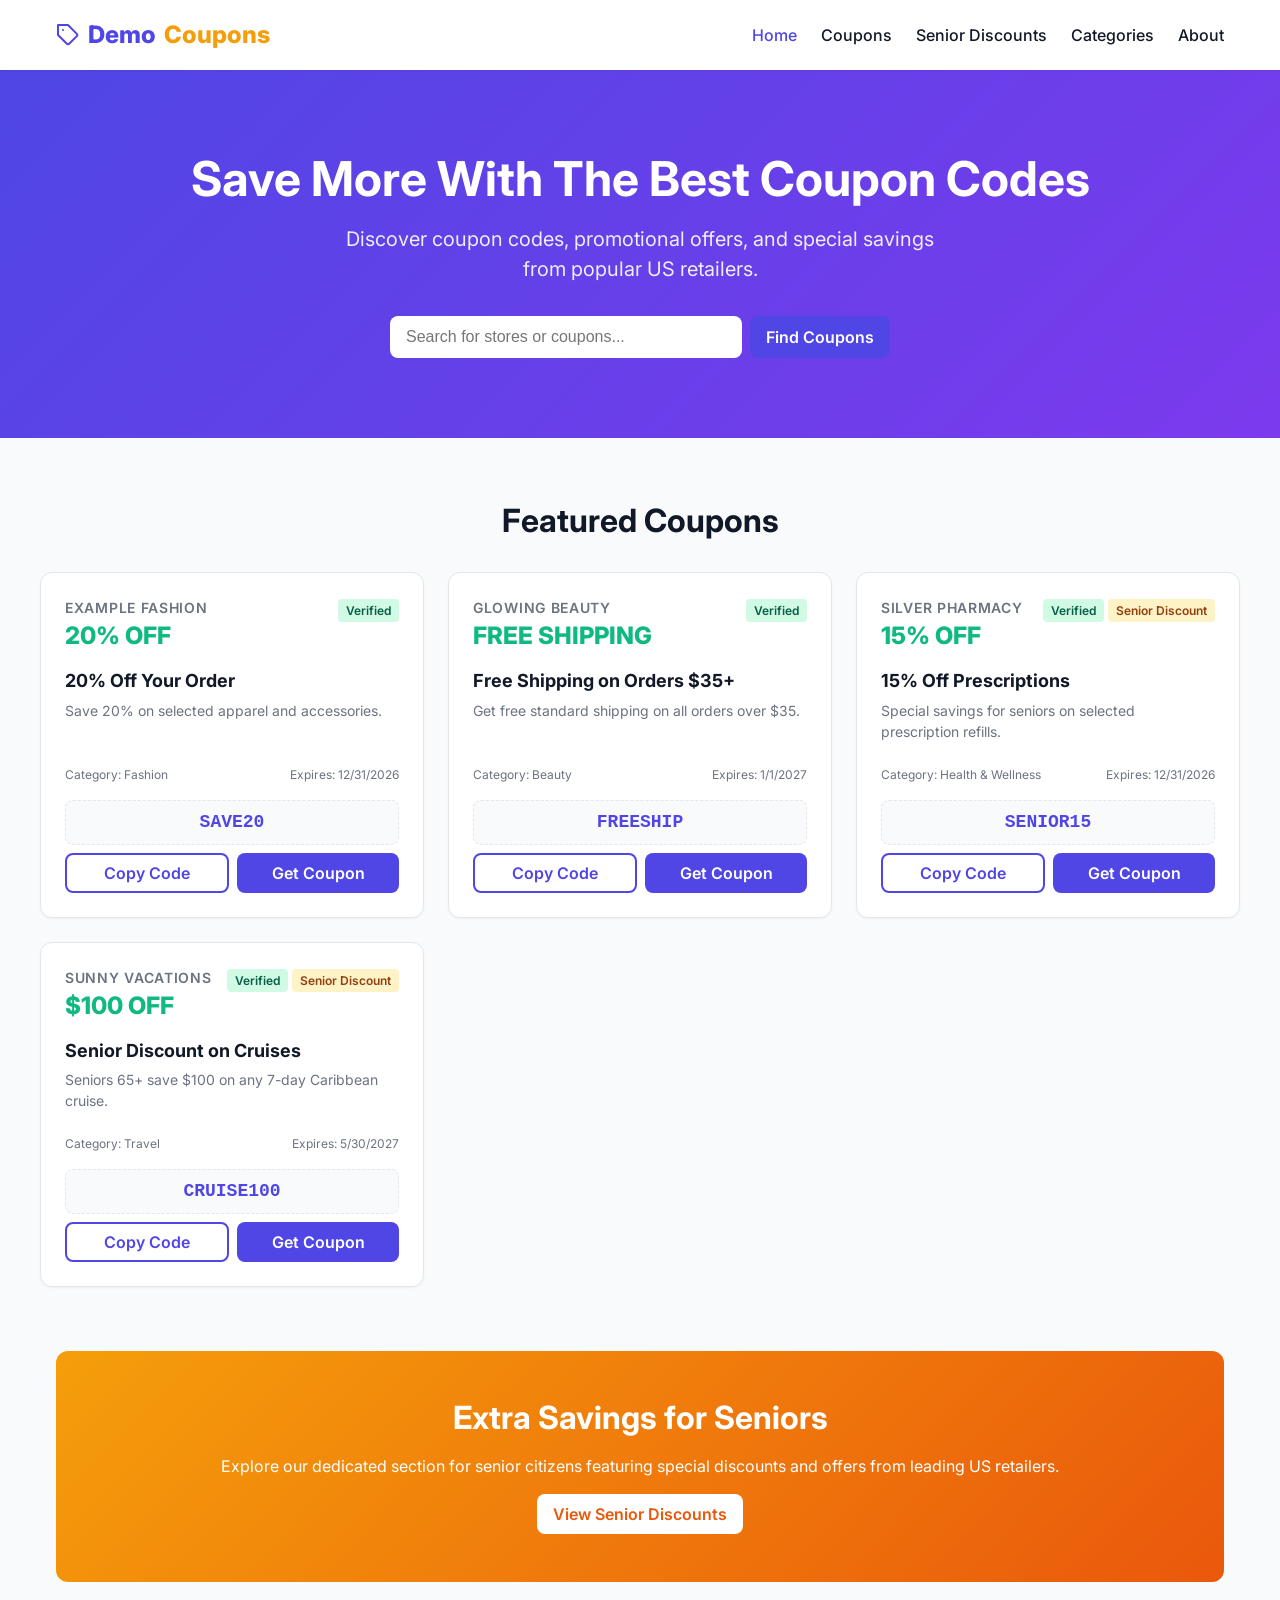
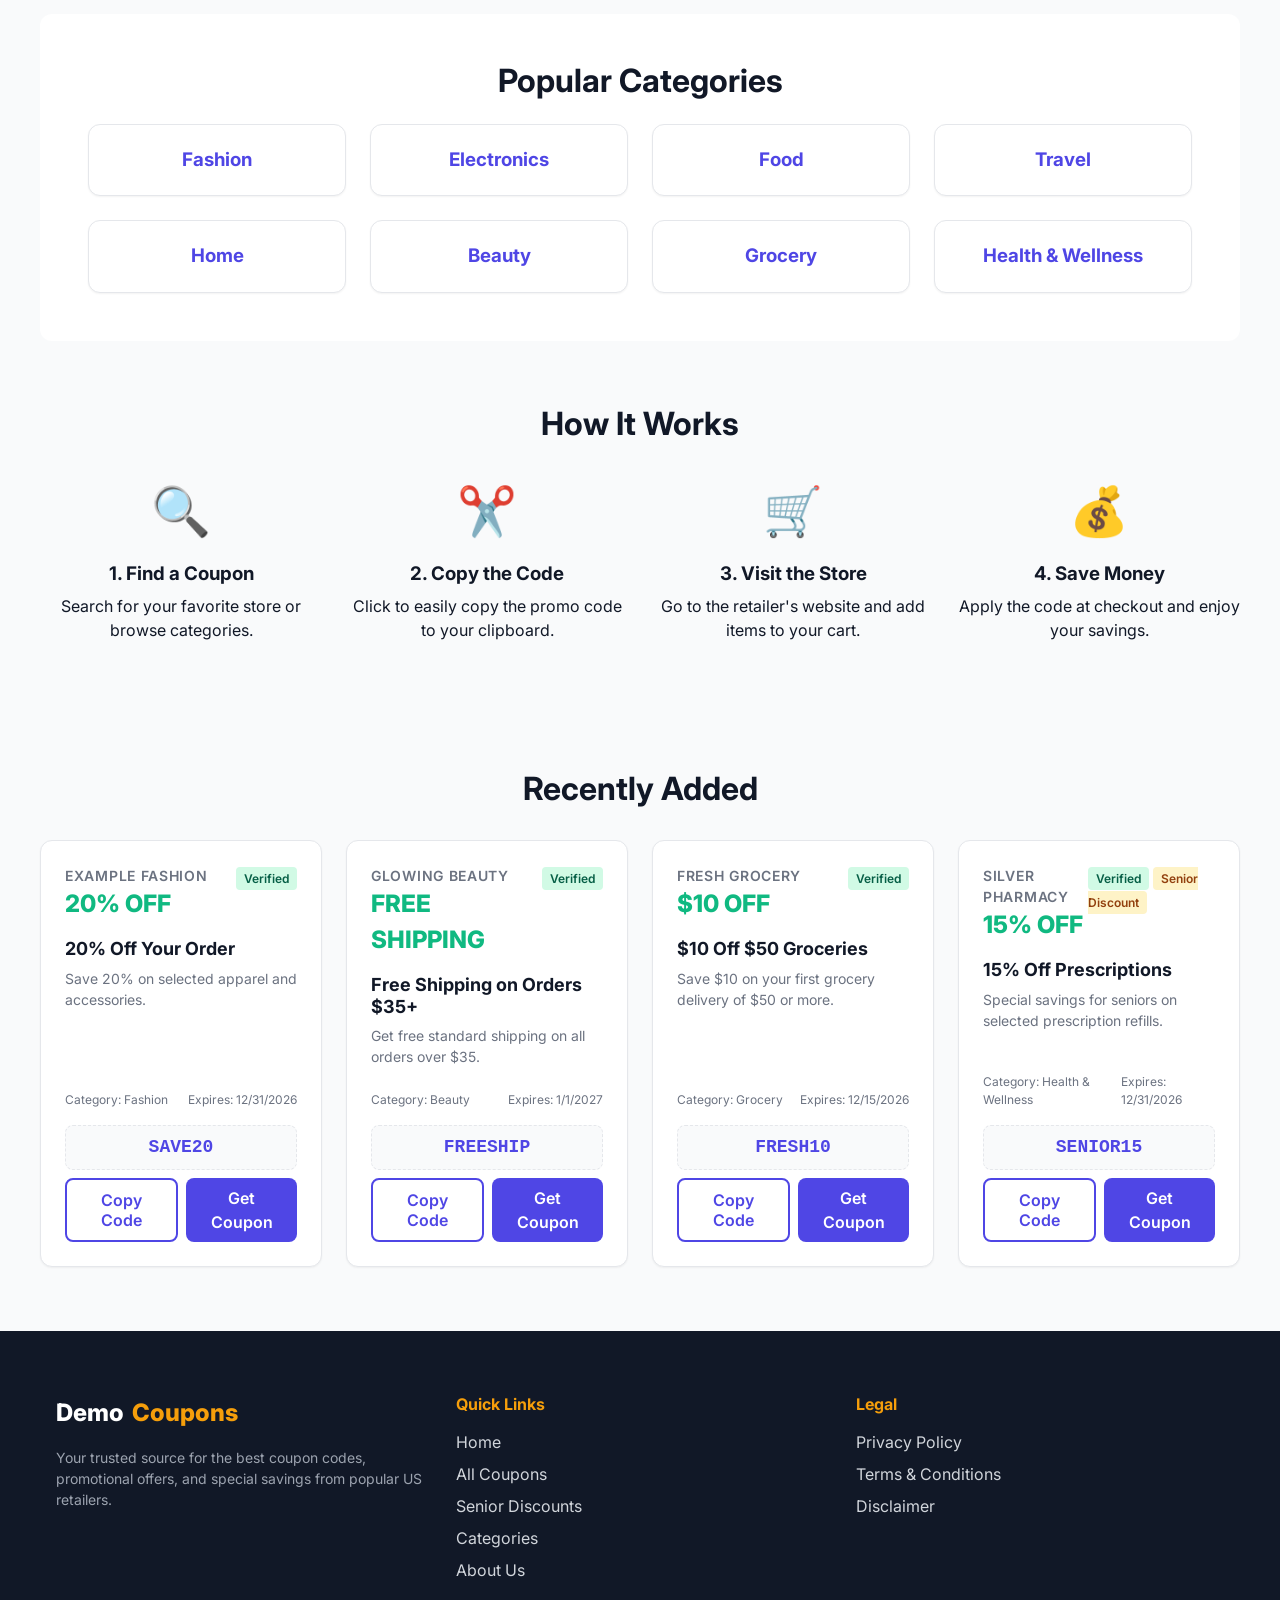
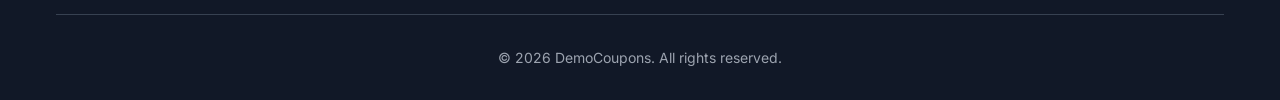
==== index.html @ f4132e9b "Add files via upload" ====
<!DOCTYPE html>
<html lang="en">
<head>
    <meta charset="UTF-8">
    <meta name="viewport" content="width=device-width, initial-scale=1.0">
    <title>Save More With The Best Coupon Codes | DemoCoupons</title>
    <meta name="description" content="Discover active coupon codes, promotional offers, and special savings from popular US retailers.">
    <meta name="keywords" content="coupons, promo codes, discounts, us retailers, savings">
    <link rel="canonical" href="https://example.com/index.html">
    <meta property="og:title" content="DemoCoupons - Best US Coupon Codes">
    <meta property="og:description" content="Discover active coupon codes, promotional offers, and special savings from popular US retailers.">
    <meta property="og:type" content="website">
    
    <!-- Google Fonts -->
    <link rel="preconnect" href="https://fonts.googleapis.com">
    <link rel="preconnect" href="https://fonts.gstatic.com" crossorigin>
    <link href="https://fonts.googleapis.com/css2?family=Inter:wght@400;500;600;700;800&display=swap" rel="stylesheet">
    
    <!-- Custom CSS -->
    <link rel="stylesheet" href="css/style.css">
</head>
<body>
    <header>
        <div class="container nav-container">
            <a href="index.html" class="logo">
                <svg width="24" height="24" viewBox="0 0 24 24" fill="none" stroke="currentColor" stroke-width="2" stroke-linecap="round" stroke-linejoin="round"><path d="M20.59 13.41l-7.17 7.17a2 2 0 0 1-2.83 0L2 12V2h10l8.59 8.59a2 2 0 0 1 0 2.82z"></path><line x1="7" y1="7" x2="7.01" y2="7"></line></svg>
                Demo<span>Coupons</span>
            </a>
            <nav>
                <button class="hamburger" id="hamburger" aria-label="Toggle navigation">☰</button>
                <div class="nav-links" id="nav-links">
                    <a href="index.html" class="active">Home</a>
                    <a href="coupons.html">Coupons</a>
                    <a href="senior-discounts.html">Senior Discounts</a>
                    <a href="categories.html">Categories</a>
                    <a href="about.html">About</a>
                </div>
            </nav>
        </div>
    </header>

    <main>
        <!-- Hero Section -->
        <section class="hero">
            <div class="container">
                <h1>Save More With The Best Coupon Codes</h1>
                <p>Discover coupon codes, promotional offers, and special savings from popular US retailers.</p>
                <div class="hero-search">
                    <input type="text" id="hero-search-input" placeholder="Search for stores or coupons..." aria-label="Search">
                    <button id="hero-search-btn" class="btn btn-primary">Find Coupons</button>
                </div>
            </div>
        </section>

        <!-- Featured Coupons -->
        <section class="section container">
            <h2 class="section-title">Featured Coupons</h2>
            <div id="featured-coupons" class="grid grid-cols-3">
                <!-- Dynamically populated by JS -->
            </div>
        </section>

        <!-- Senior Savings Banner -->
        <section class="container">
            <div class="senior-banner">
                <h2>Extra Savings for Seniors</h2>
                <p class="mb-4">Explore our dedicated section for senior citizens featuring special discounts and offers from leading US retailers.</p>
                <a href="senior-discounts.html" class="btn">View Senior Discounts</a>
            </div>
        </section>

        <!-- Popular Categories -->
        <section class="section container" style="background-color: var(--bg-card); border-radius: var(--radius-lg); padding: 3rem;">
            <h2 class="section-title" style="margin-bottom: 1.5rem;">Popular Categories</h2>
            <div class="grid grid-cols-4">
                <a href="coupons.html?category=Fashion" class="category-card">
                    <h3>Fashion</h3>
                </a>
                <a href="coupons.html?category=Electronics" class="category-card">
                    <h3>Electronics</h3>
                </a>
                <a href="coupons.html?category=Food" class="category-card">
                    <h3>Food</h3>
                </a>
                <a href="coupons.html?category=Travel" class="category-card">
                    <h3>Travel</h3>
                </a>
                <a href="coupons.html?category=Home" class="category-card">
                    <h3>Home</h3>
                </a>
                <a href="coupons.html?category=Beauty" class="category-card">
                    <h3>Beauty</h3>
                </a>
                <a href="coupons.html?category=Grocery" class="category-card">
                    <h3>Grocery</h3>
                </a>
                <a href="coupons.html?category=Health & Wellness" class="category-card">
                    <h3>Health & Wellness</h3>
                </a>
            </div>
        </section>

        <!-- How It Works -->
        <section class="section container text-center">
            <h2 class="section-title">How It Works</h2>
            <div class="grid grid-cols-4">
                <div>
                    <div style="font-size: 3rem; color: var(--primary-color); margin-bottom: 1rem;">🔍</div>
                    <h3>1. Find a Coupon</h3>
                    <p class="text-muted">Search for your favorite store or browse categories.</p>
                </div>
                <div>
                    <div style="font-size: 3rem; color: var(--primary-color); margin-bottom: 1rem;">✂️</div>
                    <h3>2. Copy the Code</h3>
                    <p class="text-muted">Click to easily copy the promo code to your clipboard.</p>
                </div>
                <div>
                    <div style="font-size: 3rem; color: var(--primary-color); margin-bottom: 1rem;">🛒</div>
                    <h3>3. Visit the Store</h3>
                    <p class="text-muted">Go to the retailer's website and add items to your cart.</p>
                </div>
                <div>
                    <div style="font-size: 3rem; color: var(--primary-color); margin-bottom: 1rem;">💰</div>
                    <h3>4. Save Money</h3>
                    <p class="text-muted">Apply the code at checkout and enjoy your savings.</p>
                </div>
            </div>
        </section>

        <!-- Recently Added -->
        <section class="section container">
            <h2 class="section-title">Recently Added</h2>
            <div id="recent-coupons" class="grid grid-cols-4">
                <!-- Dynamically populated by JS -->
            </div>
        </section>
    </main>

    <footer>
        <div class="container">
            <div class="footer-grid">
                <div class="footer-col">
                    <a href="index.html" class="logo" style="color: white; margin-bottom: 1rem;">
                        Demo<span style="color: var(--secondary-color);">Coupons</span>
                    </a>
                    <p style="color: #9ca3af; font-size: 0.875rem;">Your trusted source for the best coupon codes, promotional offers, and special savings from popular US retailers.</p>
                </div>
                <div class="footer-col">
                    <h4>Quick Links</h4>
                    <ul>
                        <li><a href="index.html">Home</a></li>
                        <li><a href="coupons.html">All Coupons</a></li>
                        <li><a href="senior-discounts.html">Senior Discounts</a></li>
                        <li><a href="categories.html">Categories</a></li>
                        <li><a href="about.html">About Us</a></li>
                    </ul>
                </div>
                <div class="footer-col">
                    <h4>Legal</h4>
                    <ul>
                        <li><a href="privacy.html">Privacy Policy</a></li>
                        <li><a href="terms.html">Terms & Conditions</a></li>
                        <li><a href="disclaimer.html">Disclaimer</a></li>
                    </ul>
                </div>
            </div>
            <div class="footer-bottom">
                <p>&copy; 2026 DemoCoupons. All rights reserved.</p>
            </div>
        </div>
    </footer>

    <!-- Scripts -->
    <script src="js/data.js"></script>
    <script src="js/script.js"></script>
</body>
</html>
---- css/style.css ----
:root {
  --primary-color: #4f46e5; /* Indigo 600 */
  --primary-hover: #4338ca; /* Indigo 700 */
  --secondary-color: #f59e0b; /* Amber 500 */
  --text-main: #111827; /* Gray 900 */
  --text-muted: #6b7280; /* Gray 500 */
  --bg-main: #f9fafb; /* Gray 50 */
  --bg-card: #ffffff;
  --border-color: #e5e7eb; /* Gray 200 */
  --success-color: #10b981; /* Emerald 500 */
  --danger-color: #ef4444; /* Red 500 */
  --radius-sm: 4px;
  --radius-md: 8px;
  --radius-lg: 12px;
  --shadow-sm: 0 1px 2px 0 rgba(0, 0, 0, 0.05);
  --shadow-md: 0 4px 6px -1px rgba(0, 0, 0, 0.1), 0 2px 4px -1px rgba(0, 0, 0, 0.06);
  --shadow-hover: 0 10px 15px -3px rgba(0, 0, 0, 0.1), 0 4px 6px -2px rgba(0, 0, 0, 0.05);
  --font-main: 'Inter', -apple-system, BlinkMacSystemFont, "Segoe UI", Roboto, Helvetica, Arial, sans-serif;
}

* {
  box-sizing: border-box;
  margin: 0;
  padding: 0;
}

body {
  font-family: var(--font-main);
  background-color: var(--bg-main);
  color: var(--text-main);
  line-height: 1.5;
  display: flex;
  flex-direction: column;
  min-height: 100vh;
}

a {
  color: var(--primary-color);
  text-decoration: none;
  transition: color 0.2s;
}

a:hover {
  color: var(--primary-hover);
}

ul {
  list-style: none;
}

/* Typography */
h1, h2, h3, h4, h5, h6 {
  font-weight: 700;
  line-height: 1.2;
  margin-bottom: 0.5rem;
}

/* Layout Classes */
.container {
  width: 100%;
  max-width: 1200px;
  margin: 0 auto;
  padding: 0 1rem;
}

main {
  flex: 1;
}

.section {
  padding: 4rem 0;
}

.section-title {
  text-align: center;
  font-size: 2rem;
  margin-bottom: 2rem;
}

/* Header & Navigation */
header {
  background-color: var(--bg-card);
  box-shadow: var(--shadow-sm);
  position: sticky;
  top: 0;
  z-index: 100;
}

.nav-container {
  display: flex;
  justify-content: space-between;
  align-items: center;
  height: 70px;
}

.logo {
  font-size: 1.5rem;
  font-weight: 800;
  color: var(--primary-color);
  display: flex;
  align-items: center;
  gap: 0.5rem;
}

.logo span {
  color: var(--secondary-color);
}

.nav-links {
  display: flex;
  gap: 1.5rem;
}

.nav-links a {
  color: var(--text-main);
  font-weight: 500;
}

.nav-links a:hover,
.nav-links a.active {
  color: var(--primary-color);
}

.hamburger {
  display: none;
  background: none;
  border: none;
  font-size: 1.5rem;
  cursor: pointer;
  color: var(--text-main);
}

/* Mobile Menu */
@media (max-width: 768px) {
  .nav-links {
    display: none;
    flex-direction: column;
    position: absolute;
    top: 70px;
    left: 0;
    width: 100%;
    background: var(--bg-card);
    padding: 1rem;
    box-shadow: var(--shadow-md);
  }

  .nav-links.show {
    display: flex;
  }

  .hamburger {
    display: block;
  }
}

/* Buttons */
.btn {
  display: inline-block;
  padding: 0.5rem 1rem;
  border-radius: var(--radius-md);
  font-weight: 600;
  text-align: center;
  cursor: pointer;
  transition: all 0.2s;
  border: none;
  font-family: inherit;
  font-size: 1rem;
}

.btn-primary {
  background-color: var(--primary-color);
  color: white;
}

.btn-primary:hover {
  background-color: var(--primary-hover);
  color: white;
}

.btn-outline {
  background-color: transparent;
  border: 2px solid var(--primary-color);
  color: var(--primary-color);
}

.btn-outline:hover {
  background-color: var(--primary-color);
  color: white;
}

.btn-sm {
  padding: 0.25rem 0.75rem;
  font-size: 0.875rem;
}

.btn-block {
  display: block;
  width: 100%;
}

/* Hero Section */
.hero {
  background: linear-gradient(135deg, var(--primary-color) 0%, #7c3aed 100%);
  color: white;
  padding: 5rem 0;
  text-align: center;
}

.hero h1 {
  font-size: 3rem;
  margin-bottom: 1rem;
}

.hero p {
  font-size: 1.25rem;
  opacity: 0.9;
  margin-bottom: 2rem;
  max-width: 600px;
  margin-left: auto;
  margin-right: auto;
}

.hero-search {
  display: flex;
  max-width: 500px;
  margin: 0 auto;
  gap: 0.5rem;
}

.hero-search input {
  flex: 1;
  padding: 0.75rem 1rem;
  border: none;
  border-radius: var(--radius-md);
  font-size: 1rem;
  outline: none;
}

.hero-search button {
  border-radius: var(--radius-md);
}

/* Forms & Inputs */
.form-group {
  margin-bottom: 1rem;
}

.form-control {
  width: 100%;
  padding: 0.75rem;
  border: 1px solid var(--border-color);
  border-radius: var(--radius-md);
  font-family: inherit;
  font-size: 1rem;
  outline: none;
  transition: border-color 0.2s;
}

.form-control:focus {
  border-color: var(--primary-color);
}

/* Grid Layouts */
.grid {
  display: grid;
  gap: 1.5rem;
}

.grid-cols-2 { grid-template-columns: repeat(2, 1fr); }
.grid-cols-3 { grid-template-columns: repeat(3, 1fr); }
.grid-cols-4 { grid-template-columns: repeat(4, 1fr); }

@media (max-width: 992px) {
  .grid-cols-3, .grid-cols-4 { grid-template-columns: repeat(2, 1fr); }
}

@media (max-width: 576px) {
  .grid-cols-2, .grid-cols-3, .grid-cols-4 { grid-template-columns: 1fr; }
}

/* Coupon Cards */
.coupon-card {
  background: var(--bg-card);
  border-radius: var(--radius-lg);
  box-shadow: var(--shadow-sm);
  padding: 1.5rem;
  transition: box-shadow 0.2s, transform 0.2s;
  border: 1px solid var(--border-color);
  display: flex;
  flex-direction: column;
}

.coupon-card:hover {
  box-shadow: var(--shadow-hover);
  transform: translateY(-2px);
}

.coupon-header {
  display: flex;
  justify-content: space-between;
  align-items: flex-start;
  margin-bottom: 1rem;
}

.coupon-discount {
  font-size: 1.5rem;
  font-weight: 800;
  color: var(--success-color);
}

.coupon-store {
  font-weight: 600;
  color: var(--text-muted);
  font-size: 0.875rem;
  text-transform: uppercase;
  letter-spacing: 0.05em;
}

.coupon-title {
  font-size: 1.125rem;
  font-weight: 700;
  margin-bottom: 0.5rem;
}

.coupon-desc {
  color: var(--text-muted);
  font-size: 0.875rem;
  margin-bottom: 1.5rem;
  flex: 1;
}

.coupon-meta {
  display: flex;
  justify-content: space-between;
  align-items: center;
  font-size: 0.75rem;
  color: var(--text-muted);
  margin-bottom: 1rem;
}

.badge {
  padding: 0.25rem 0.5rem;
  border-radius: var(--radius-sm);
  font-weight: 600;
  font-size: 0.75rem;
}

.badge-verified {
  background-color: #d1fae5;
  color: #065f46;
}

.badge-senior {
  background-color: #fef3c7;
  color: #92400e;
}

.coupon-actions {
  display: flex;
  gap: 0.5rem;
}

.code-box {
  flex: 1;
  background: var(--bg-main);
  border: 1px dashed var(--border-color);
  padding: 0.5rem;
  border-radius: var(--radius-md);
  text-align: center;
  font-family: monospace;
  font-weight: 700;
  font-size: 1.125rem;
  color: var(--primary-color);
  position: relative;
  overflow: hidden;
}

/* Category Cards */
.category-card {
  background: var(--bg-card);
  border-radius: var(--radius-lg);
  padding: 1.5rem;
  text-align: center;
  box-shadow: var(--shadow-sm);
  transition: all 0.2s;
  border: 1px solid var(--border-color);
  display: block;
}

.category-card:hover {
  border-color: var(--primary-color);
  box-shadow: var(--shadow-md);
  color: var(--primary-color);
}

.category-card h3 {
  margin-bottom: 0;
  color: inherit;
}

/* Senior Banner */
.senior-banner {
  background: linear-gradient(135deg, #f59e0b 0%, #ea580c 100%);
  color: white;
  padding: 3rem 1rem;
  border-radius: var(--radius-lg);
  text-align: center;
  margin-bottom: 2rem;
}

.senior-banner h2 {
  font-size: 2rem;
  margin-bottom: 1rem;
}

.senior-banner .btn {
  background: white;
  color: #ea580c;
}

/* Filters & Search Bar (Coupons Page) */
.filters-bar {
  background: var(--bg-card);
  padding: 1.5rem;
  border-radius: var(--radius-lg);
  box-shadow: var(--shadow-sm);
  margin-bottom: 2rem;
  display: flex;
  flex-wrap: wrap;
  gap: 1rem;
  align-items: center;
}

.filters-bar > * {
  flex: 1;
  min-width: 200px;
}

.empty-state {
  text-align: center;
  padding: 4rem 1rem;
  color: var(--text-muted);
}

/* Footer */
footer {
  background-color: var(--text-main);
  color: white;
  padding: 4rem 0 2rem;
  margin-top: auto;
}

.footer-grid {
  display: grid;
  grid-template-columns: repeat(auto-fit, minmax(200px, 1fr));
  gap: 2rem;
  margin-bottom: 2rem;
}

.footer-col h4 {
  color: var(--secondary-color);
  margin-bottom: 1rem;
}

.footer-col ul {
  display: flex;
  flex-direction: column;
  gap: 0.5rem;
}

.footer-col a {
  color: #d1d5db;
}

.footer-col a:hover {
  color: white;
}

.footer-bottom {
  text-align: center;
  padding-top: 2rem;
  border-top: 1px solid #374151;
  color: #9ca3af;
  font-size: 0.875rem;
}

/* Utilities */
.text-center { text-align: center; }
.mt-1 { margin-top: 0.25rem; }
.mt-2 { margin-top: 0.5rem; }
.mt-4 { margin-top: 1rem; }
.mb-2 { margin-bottom: 0.5rem; }
.mb-4 { margin-bottom: 1rem; }
.mb-8 { margin-bottom: 2rem; }
.d-none { display: none !important; }
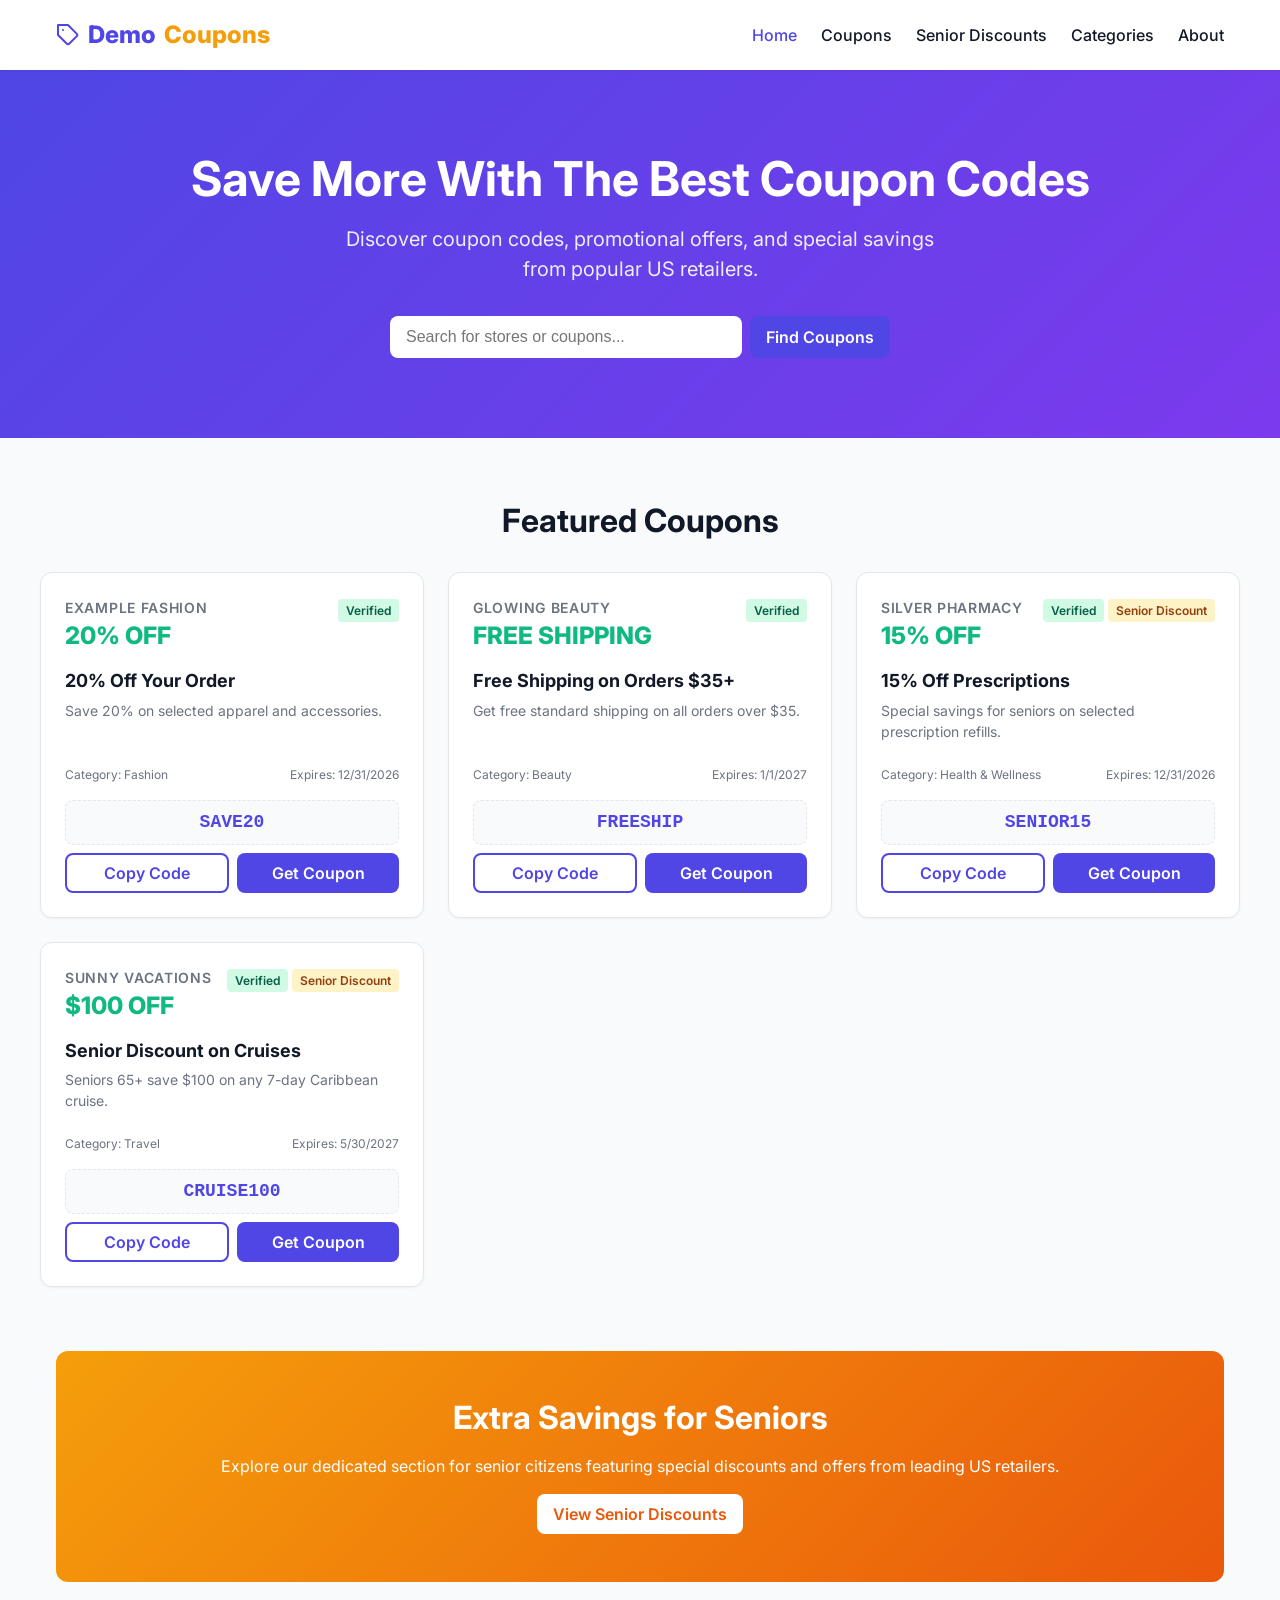
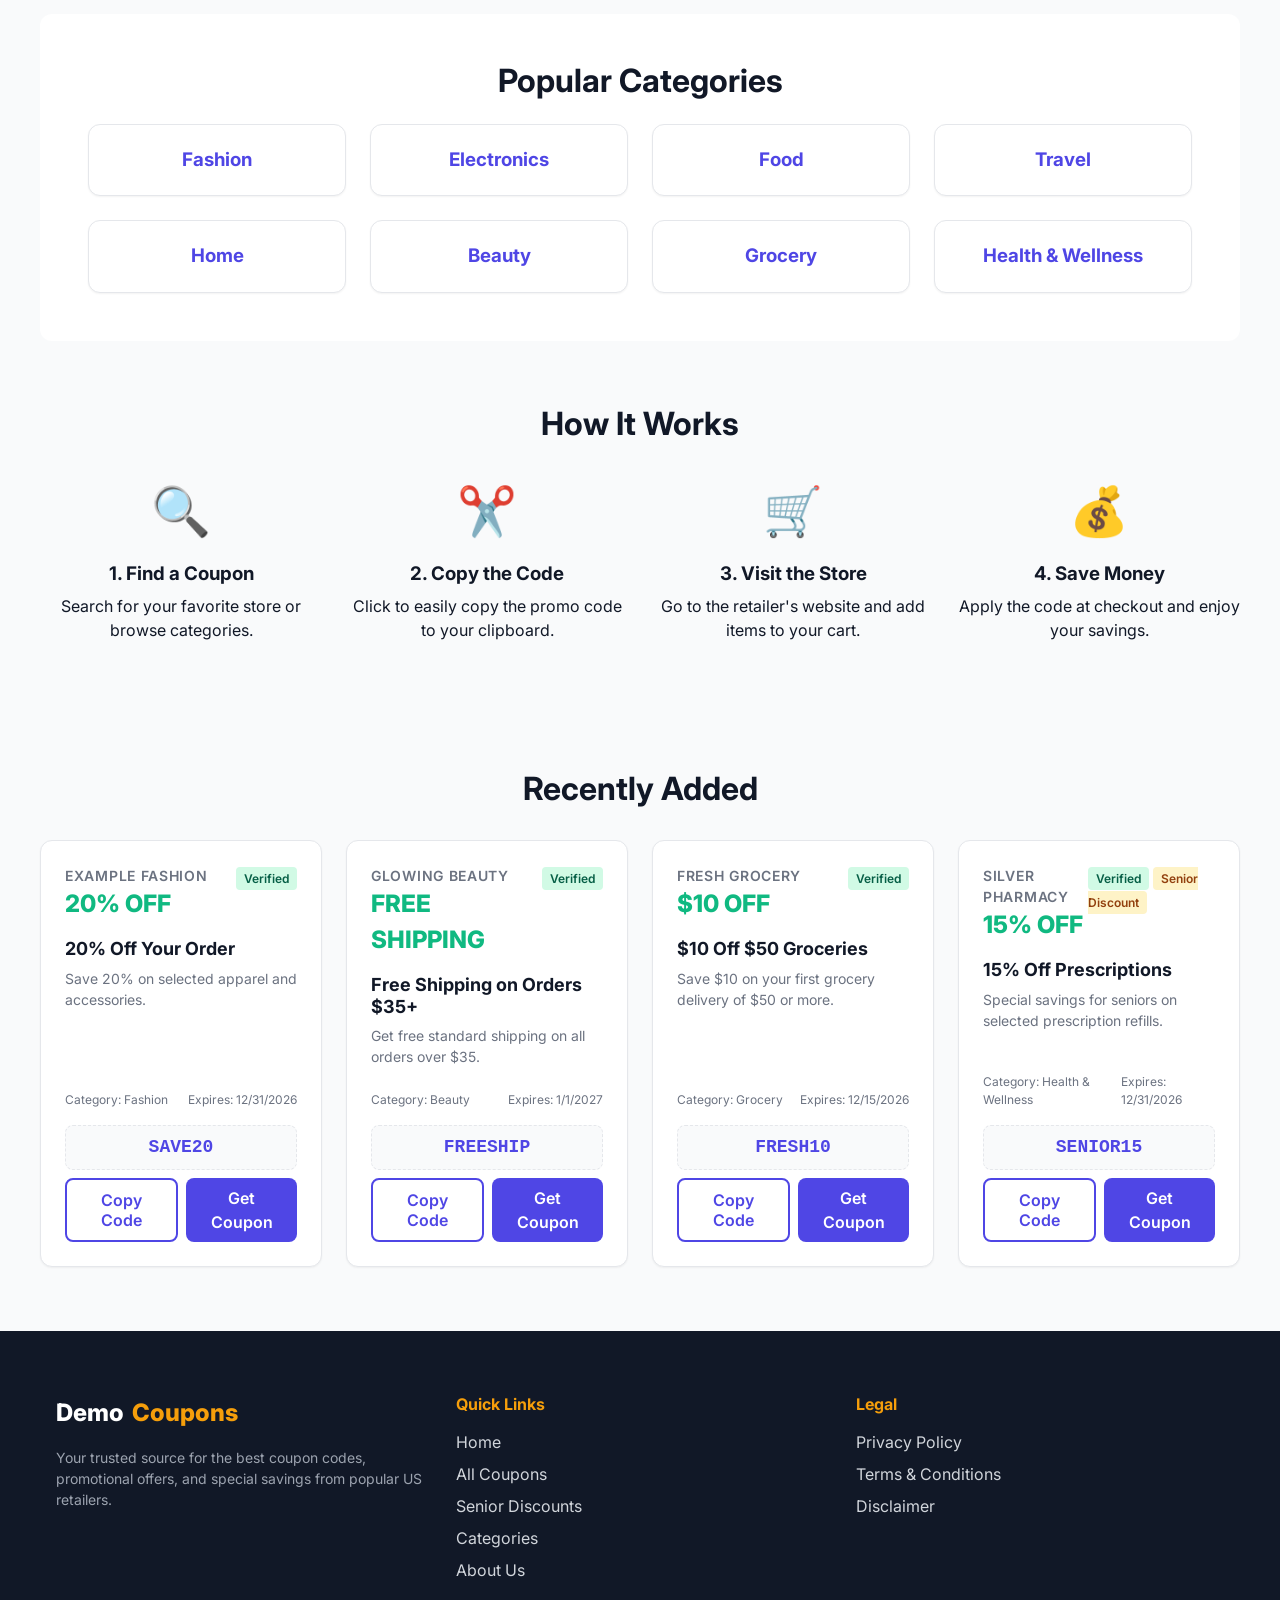
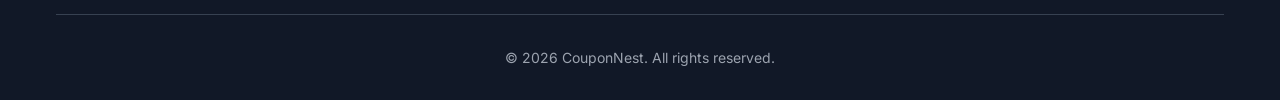
==== commit 43bd2e14: "Update index.html" ====
--- a/index.html
+++ b/index.html
@@ -3,11 +3,11 @@
 <head>
     <meta charset="UTF-8">
     <meta name="viewport" content="width=device-width, initial-scale=1.0">
-    <title>Save More With The Best Coupon Codes | DemoCoupons</title>
+    <title>Save More With The Best Coupon Codes | CouponNest</title>
     <meta name="description" content="Discover active coupon codes, promotional offers, and special savings from popular US retailers.">
     <meta name="keywords" content="coupons, promo codes, discounts, us retailers, savings">
     <link rel="canonical" href="https://example.com/index.html">
-    <meta property="og:title" content="DemoCoupons - Best US Coupon Codes">
+    <meta property="og:title" content="CouponNest - Best US Coupon Codes">
     <meta property="og:description" content="Discover active coupon codes, promotional offers, and special savings from popular US retailers.">
     <meta property="og:type" content="website">
     
@@ -165,7 +165,7 @@
                 </div>
             </div>
             <div class="footer-bottom">
-                <p>&copy; 2026 DemoCoupons. All rights reserved.</p>
+                <p>&copy; 2026 CouponNest. All rights reserved.</p>
             </div>
         </div>
     </footer>
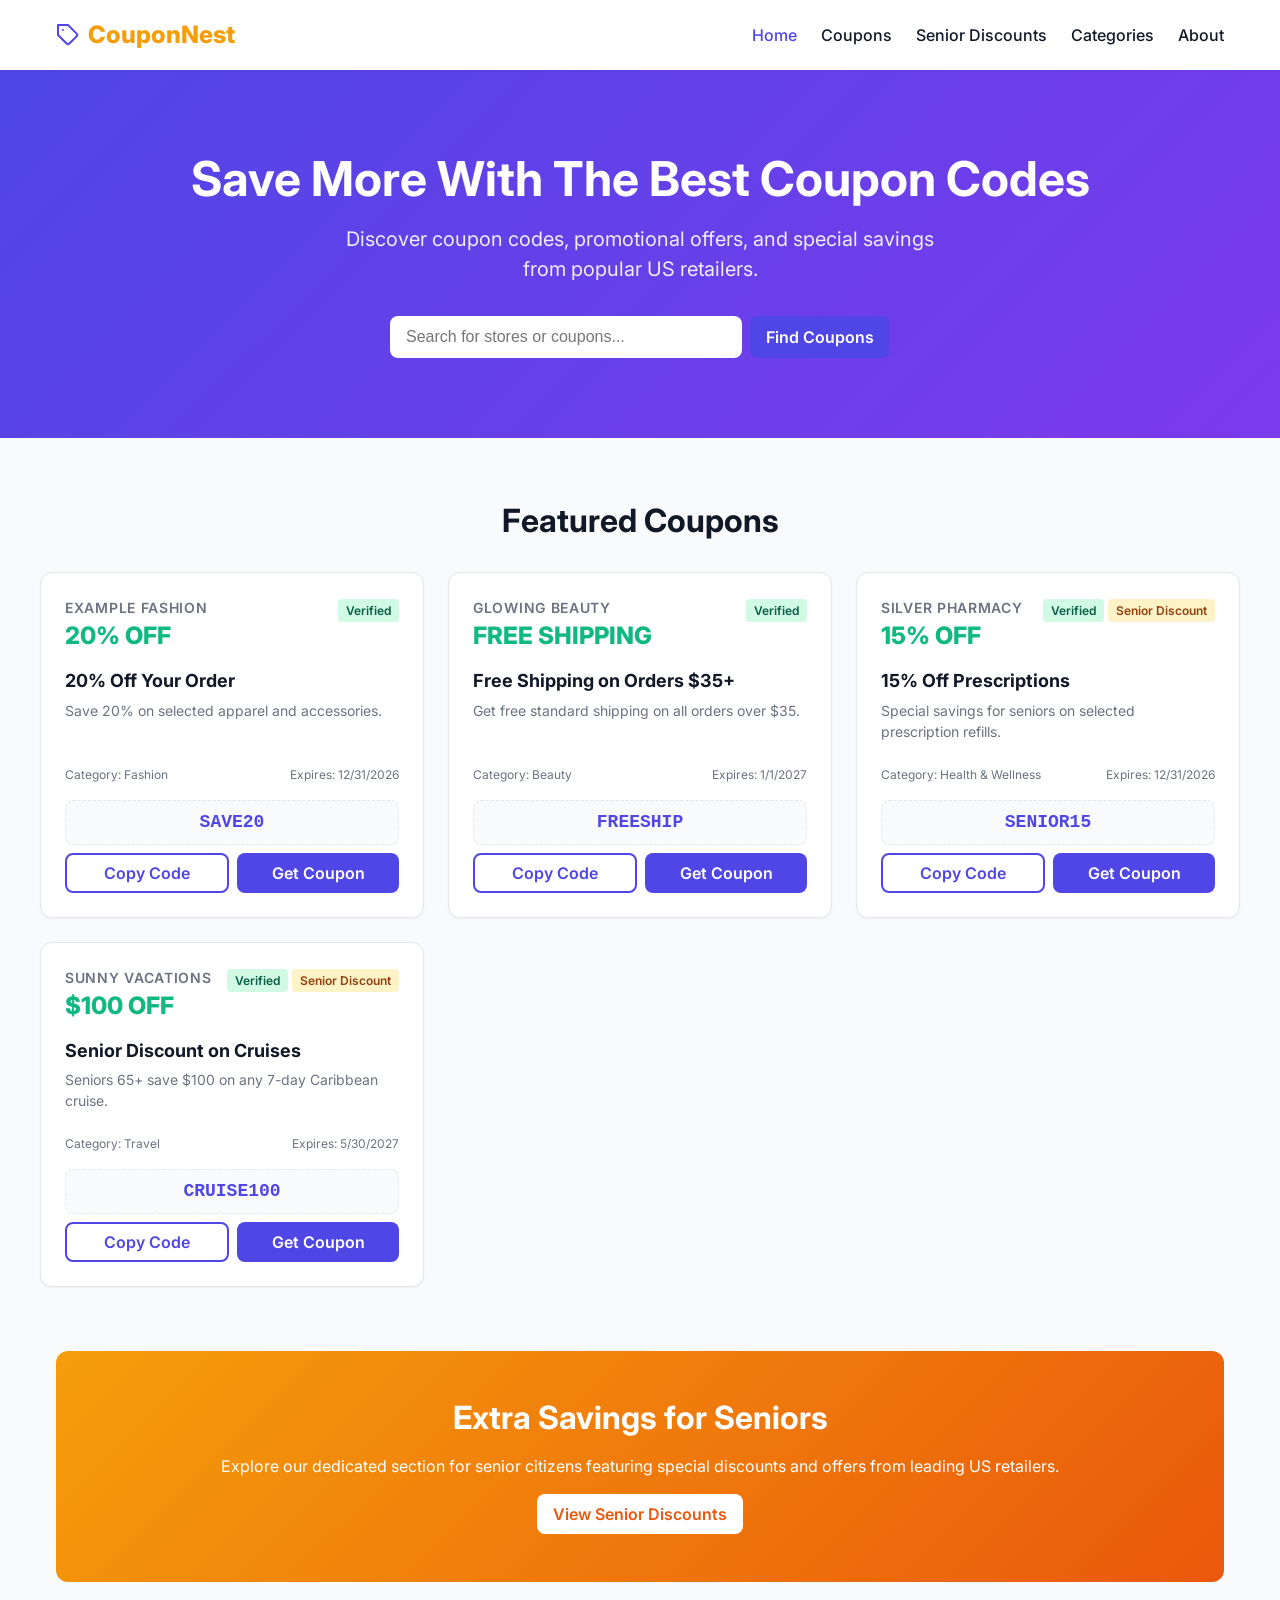
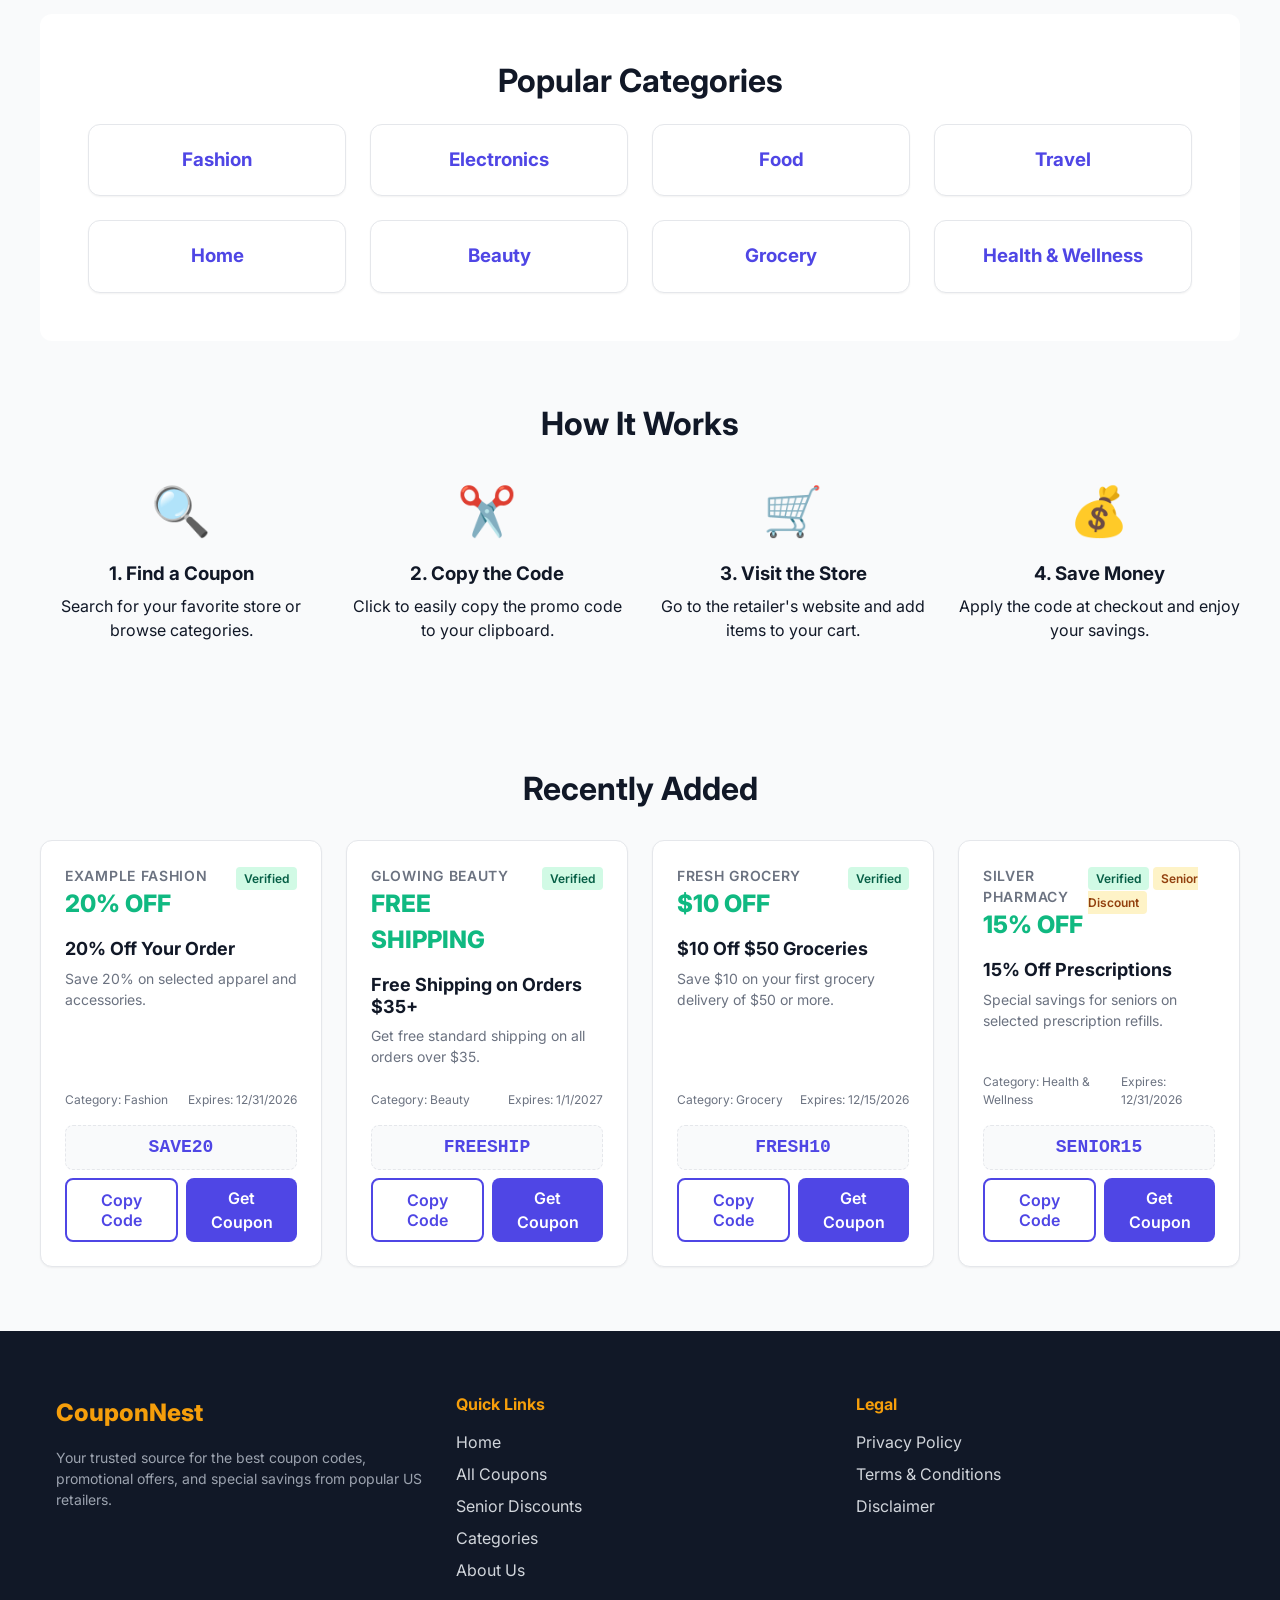
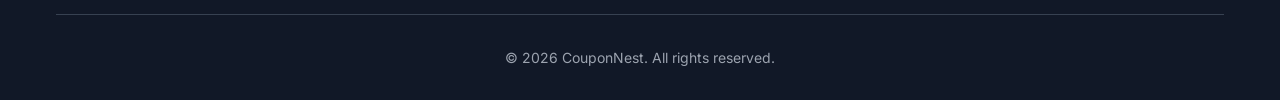
==== commit 477a40ff: "Update website" ====
--- a/index.html
+++ b/index.html
@@ -24,7 +24,7 @@
         <div class="container nav-container">
             <a href="index.html" class="logo">
                 <svg width="24" height="24" viewBox="0 0 24 24" fill="none" stroke="currentColor" stroke-width="2" stroke-linecap="round" stroke-linejoin="round"><path d="M20.59 13.41l-7.17 7.17a2 2 0 0 1-2.83 0L2 12V2h10l8.59 8.59a2 2 0 0 1 0 2.82z"></path><line x1="7" y1="7" x2="7.01" y2="7"></line></svg>
-                Demo<span>Coupons</span>
+            <span>CouponNest</span>
             </a>
             <nav>
                 <button class="hamburger" id="hamburger" aria-label="Toggle navigation">☰</button>
@@ -141,7 +141,7 @@
             <div class="footer-grid">
                 <div class="footer-col">
                     <a href="index.html" class="logo" style="color: white; margin-bottom: 1rem;">
-                        Demo<span style="color: var(--secondary-color);">Coupons</span>
+                        <span style="color: var(--secondary-color);">CouponNest</span>
                     </a>
                     <p style="color: #9ca3af; font-size: 0.875rem;">Your trusted source for the best coupon codes, promotional offers, and special savings from popular US retailers.</p>
                 </div>
